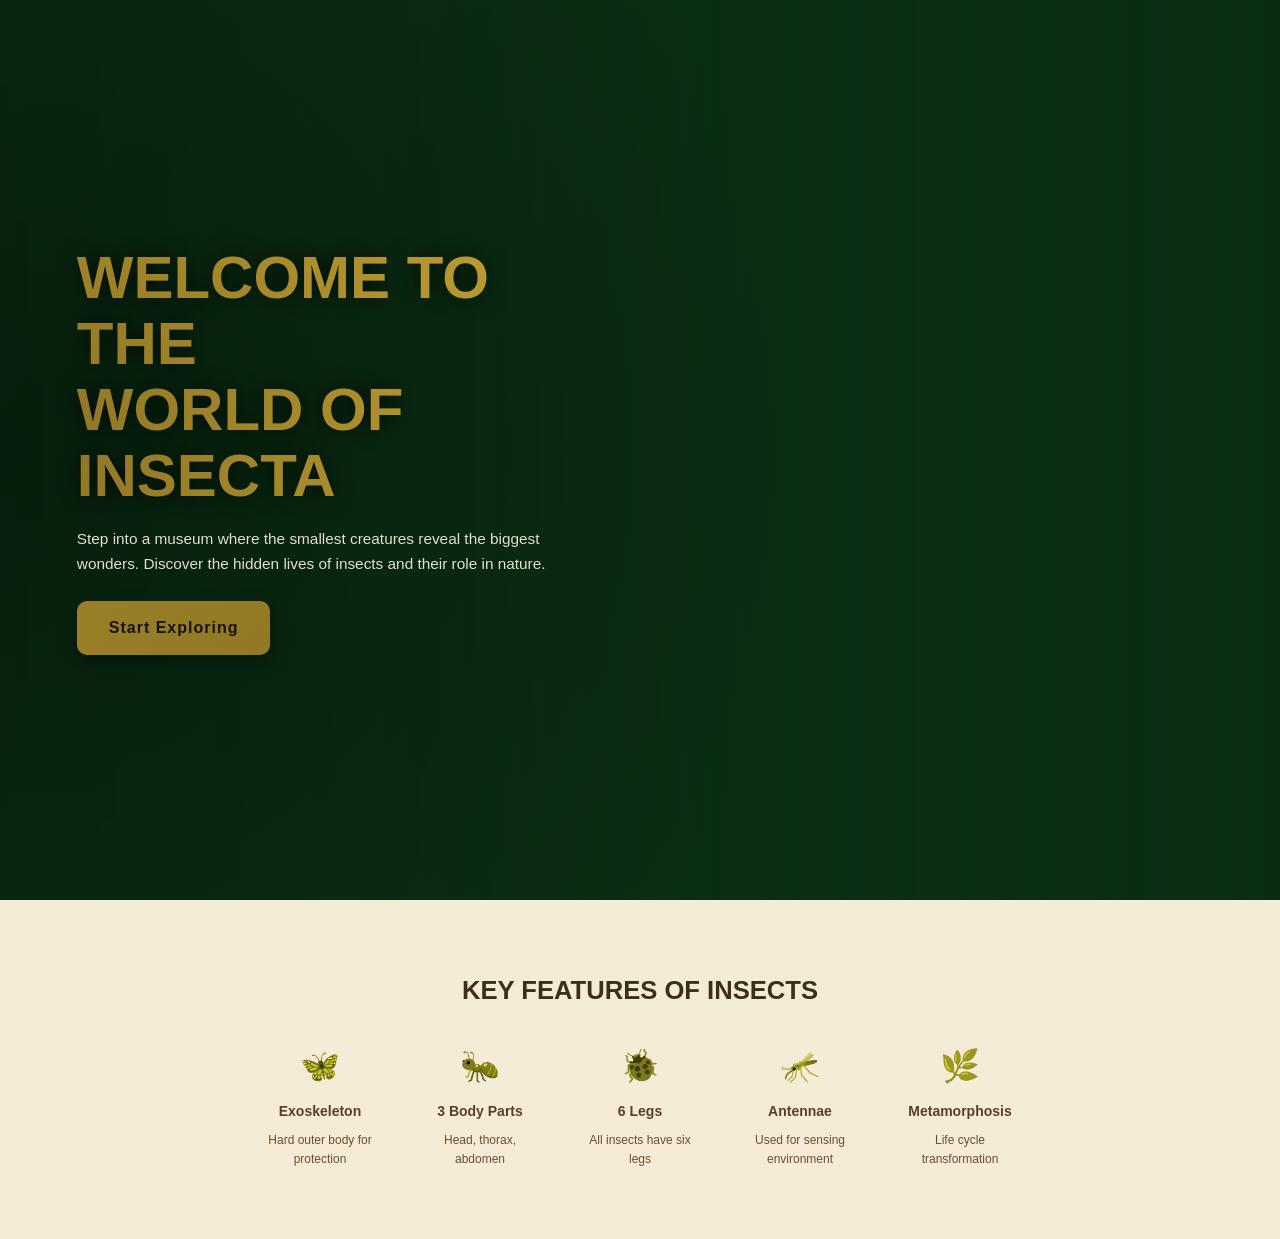
==== index.html @ 849a424a "Add files via upload" ====
<!DOCTYPE html>
<html lang="en">
<head>
  <meta charset="UTF-8">
  <title>World of Insects</title>
  <link rel="stylesheet" href="style.css">
</head>

<body>

<!-- HERO ONLY -->
<section class="hero">

  <div class="hero-content">
    <h1>
      WELCOME TO THE <br>
      WORLD OF INSECTA
    </h1>

    <p>
      Step into a museum where the smallest creatures reveal the biggest wonders.
      Discover the hidden lives of insects and their role in nature.
    </p>

    <a href="highlights.html" class="btn"> Start Exploring </a>
  </div>

</section>
<section class="museum-strip">
  <h2>KEY FEATURES OF INSECTS</h2>

  <div class="features">
    <div class="feature">
      <span>🦋</span>
      <strong>Exoskeleton</strong>
      <p>Hard outer body for protection</p>
    </div>

    <div class="feature">
      <span>🐜</span>
      <strong>3 Body Parts</strong>
      <p>Head, thorax, abdomen</p>
    </div>

    <div class="feature">
      <span>🐞</span>
      <strong>6 Legs</strong>
      <p>All insects have six legs</p>
    </div>

    <div class="feature">
      <span>🦟</span>
      <strong>Antennae</strong>
      <p>Used for sensing environment</p>
    </div>

    <div class="feature">
      <span>🌿</span>
      <strong>Metamorphosis</strong>
      <p>Life cycle transformation</p>
    </div>
  </div>
</section>

</body>
</html>
---- style.css ----
/* ===============================
   RESET + BASE
=============================== */
* {
  margin: 0;
  padding: 0;
  box-sizing: border-box;
}

body {
  font-family: 'Segoe UI', sans-serif;
  background: #0b2e13;
  color: #f8f4e3;
  line-height: 1.6;
  overflow-x: hidden;
  
  
}

/* BACKGROUND GLOW */
body::before {
  content: "";
  position: fixed;
  width: 300px;
  height: 300px;
  background: radial-gradient(circle, rgba(34,139,34,0.15), transparent);
  top: 10%;
  left: 5%;
  z-index: -1;
}


/* ===============================
   NAVBAR
=============================== */
.navbar {
  display: flex;
  justify-content: space-between;
  align-items: center;

  padding: 14px 40px;
  position: sticky;
  top: 0;
  z-index: 100;

  background: rgba(11, 46, 19, 0.85);
  backdrop-filter: blur(10px);
  border-bottom: 1px solid rgba(255,255,255,0.05);
}

.logo {
  color: #d4af37;
  font-size: 18px;
  font-weight: 700;
  display: flex;
  gap: 8px;
}

.nav-links {
  list-style: none;
  display: flex;
  gap: 40px;
}

.nav-links a {
  text-decoration: none;
  color: #f8f4e3;
  font-size: 13px;
  letter-spacing: 1px;
  position: relative;
  padding-bottom: 5px;
  transition: 0.25s;
}

.nav-links a:hover,
.nav-links a.active {
  color: #d4af37;
}

.nav-links a::after {
  content: "";
  position: absolute;
  left: 50%;
  bottom: 0;
  width: 0%;
  height: 2px;
  background: #d4af37;
  transform: translateX(-50%);
  transition: 0.25s;
}

.nav-links a:hover::after,
.nav-links a.active::after {
  width: 100%;
}

/* ===== HERO ===== */
.hero {
  min-height: 100vh;
  display: flex;
  align-items: center;
  padding: clamp(40px, 6vw, 100px);

  background:
    linear-gradient(to right,
      rgba(11,46,19,0.95) 0%,
      rgba(11,46,19,0.85) 35%,
      rgba(11,46,19,0.6) 60%,
      rgba(11,46,19,0.2) 80%,
      rgba(11,46,19,0.0) 100%
    ),
    url('images/Insects/bg.beetle.jpg') no-repeat right center/cover;
}

/* HERO CONTENT */
.hero-content {
  max-width: 520px;
  animation: fadeIn 1.2s ease;
}

.hero-content h1 {
  font-size: clamp(34px, 5vw, 60px);
  font-weight: 800;
  line-height: 1.1;
  color: #d4af37;
  text-shadow: 0 0 20px rgba(0,0,0,0.7);
}

.hero-content p {
  margin-top: 18px;
  font-size: clamp(14px, 1.2vw, 18px);
  opacity: 0.9;
}

/* ===== HERO EFFECTS ===== */
.hero::before {
  content: "";
  position: absolute;
  inset: 0;
  background: radial-gradient(circle at left, rgba(0,0,0,0.35), transparent 60%);
  pointer-events: none;
}

.hero::after {
  content: "";
  position: absolute;
  bottom: 0;
  right: 0;
  width: 250px;
  height: 250px;
  background: repeating-radial-gradient(
    circle at bottom right,
    rgba(255,255,255,0.04) 0px,
    rgba(255,255,255,0.04) 2px,
    transparent 2px,
    transparent 15px
  );
  opacity: 0.05;
  pointer-events: none;
  
}

/* ===== MUSEUM STRIP ===== */
.museum-strip {
  background: #f5ecd8;
  color: #3e2f1c;
  text-align: center;
  padding: clamp(40px, 6vw, 70px) 20px;
  
}

.museum-strip h2 {
  margin-bottom: 30px;
  font-size: clamp(20px, 2vw, 28px);
}

/* FEATURES */
.features {
  display: flex;
  justify-content: center; 
  flex-wrap: wrap;
  gap: 40px;
}

.feature {
  display: flex;
  flex-direction: column;
  align-items: center;
  gap: 8px;
  transition: 0.3s;
}

/* ICON */
.feature span {
  font-size: 32px;
  filter: sepia(1) hue-rotate(20deg) saturate(3);
}

/* TEXT */
.feature strong {
  font-size: 14px;
  color: #5a3e2b;
}

.feature p {
  font-size: 12px;
  color: #6b4f2a;
  max-width: 120px;
}

.feature:hover {
  transform: translateY(-5px);
}



/* ===============================
   EXHIBIT HEADER
=============================== */
.no-scroll-page {
  overflow: hidden;
}

.exhibit-header {
  text-align: center;
  padding: 30px 10px 10px;
  
}

.exhibit-header h1 {
  font-size: clamp(28px, 4vw, 48px);
  color: #d4af37;
}

/* ===============================
   CTA BUTTON (START EXPLORING)
=============================== */
.btn {
  display: inline-block;
  margin-top: 25px;
  padding: 14px 32px;

  background: linear-gradient(135deg, #d4af37, #b8962e);
  color: #1a1a1a;

  border-radius: 10px;
  font-weight: 700;
  letter-spacing: 1px;
  text-decoration: none;

  box-shadow: 0 6px 18px rgba(0,0,0,0.35);
  transition: all 0.3s ease;
}

.btn:hover {
  transform: translateY(-3px) scale(1.03);
  box-shadow: 0 12px 28px rgba(0,0,0,0.5);
  background: linear-gradient(135deg, #e6c65a, #c9a93c);
}

.btn:active {
  transform: scale(0.96);
}

/* ===============================
   GRID
=============================== */
.exhibit-grid {
  display: grid;
  grid-template-columns: repeat(5, 1fr);
  grid-template-rows: repeat(2, 1fr);
  gap: 16px;
  padding: 20px 50px;
  height: calc(100vh - 200px);
}

/* ===============================
   CARD (LIFT EFFECT)
=============================== */
.exhibit-card {
  height: 100%;
  min-height: 0;
  border-radius: 14px;
  background: #1b4332;
  background-size: cover;
  background-position: center;

  position: relative;
  overflow: hidden;
  cursor: pointer;

  border: 1px solid rgba(212,175,55,0.4);

  /* 🔥 base shadow (nakalapag) */
  box-shadow: 0 6px 15px rgba(0,0,0,0.3);

  /* smooth animation */
  transition: 
    transform 0.35s ease,
    box-shadow 0.35s ease,
    border-color 0.35s ease;

  animation: fadeUp 0.8s ease forwards;
  opacity: 0;
}

.exhibit-card:hover {
  transform: translateY(-12px) scale(1.02);

  
  box-shadow: 0 25px 45px rgba(0,0,0,0.6);

  border-color: #d4af37;
}

/* REMOVE shiny/glass effects */
.exhibit-card::before,
.exhibit-card::after {
  display: none;
}


/* ===============================
   LABEL (CLEAN & CLASSY)
=============================== */
.card-label {
  position: absolute;
  bottom: 0;
  left: 0;
  width: 100%;

  padding: 10px;

  font-size: 13px;
  text-align: center;
  color: #f8f4e3;

  /* 🔥 solid museum tag */
  background: rgba(11, 46, 19, 0.85);

  border-top: 1px solid rgba(212,175,55,0.3);
}

/* ===============================
   MODAL (WOODY / MUSEUM STYLE)
=============================== */
.modal-overlay {
  position: fixed;
  inset: 0;
  z-index: 9999;

  display: flex;
  justify-content: center;
  align-items: center;

  background: rgba(0,0,0,0.55);

  opacity: 0;
  pointer-events: none;
  transition: 0.3s;
}

.modal-overlay.active {
  opacity: 1;
  pointer-events: all;
  backdrop-filter: blur(6px);
}

/* CARD */
.modal-card {
  width: 380px;
  max-width: 90%;

  border-radius: 18px;
  overflow: hidden;

  /* 🔥 WOODY COLOR */
  background: #f3eadc; /* off-white brown */
  color: #2e2a26;

  box-shadow: 0 25px 60px rgba(0,0,0,0.6);

  transform: translateY(50px) scale(0.95);
  opacity: 0;
  transition: 0.35s ease;
}

.modal-overlay.active .modal-card {
  transform: translateY(0) scale(1);
  opacity: 1;
}

/* HEADER (TITLE ABOVE IMAGE) */
.modal-header {
  padding: 18px 20px 10px;
  text-align: center;
}

.modal-header h2 {
  font-size: 22px;
  font-weight: 700;
  color: #2b2115;
}

.modal-header .latin-name {
  font-size: 13px;
  color: #7a5c3a;
  font-style: italic;
}

/* IMAGE */
.modal-card img {
  width: 300px;      /* size ng square */
  height: 200px;     /* same = square */
  object-fit: cover; /* 🔥 important para hindi ma-stretch */

  display: block;
  margin: 0 auto 15px;

  border-radius: 12px;

  box-shadow: 0 8px 20px rgba(0,0,0,0.3);
}
/* CONTENT */
.modal-body {
  padding: 18px 22px;
}

/* INFO ROW STYLE (lion style) */
.info {
  display: flex;
  flex-direction: column;
  gap: 12px;
}

.info p {
  font-size: 14px;
  line-height: 1.4;
}

.info strong {
  display: block;
  font-size: 13px;
  color: #5a4328;
  margin-bottom: 2px;
}

.back-btn {
  position: absolute;
  top: 25px;
  left: 25px;

  width: 48px;
  height: 48px;

  display: flex;
  align-items: center;
  justify-content: center;

  font-size: 22px;
  color: #fff;

  background: rgba(255,255,255,0.15); /* 🔥 glass effect */
  border-radius: 50%;

  backdrop-filter: blur(8px);
  -webkit-backdrop-filter: blur(8px);

  cursor: pointer;
  z-index: 10000;

  transition: all 0.25s ease;
}

.back-btn:hover {
  transform: scale(1.1);
  background: rgba(255,255,255,0.25);
}


/* ===============================
   ANIMATIONS
=============================== */
@keyframes fadeUp {
  from {
    opacity: 0;
    transform: translateY(30px);
  }
  to {
    opacity: 1;
    transform: translateY(0);
  }
}

@keyframes fadeIn {
  from {
    opacity: 0;
    transform: translateY(25px);
  }
  to {
    opacity: 1;
    transform: translateY(0);
  }
}

/* ===============================
   RESPONSIVE
=============================== */
@media (max-width: 900px) {
  .exhibit-grid {
    grid-template-columns: repeat(2, 1fr);
    height: auto;
  }
}

@media (max-width: 600px) {
  .nav-links {
    display: none;
  }

  .exhibit-grid {
    grid-template-columns: 1fr;
  }
}

/* 🔥 CENTERED CONTENT (KEY FIX) */
.modal-content {
  width: 260px;           /* 👉 control size here */
  margin: 0 auto;         /* 👉 center horizontally */
}

/* IMAGE */
.modal-image img {
  width: 100%;
  aspect-ratio: 1 / 1;    /* 👉 square */
  object-fit: cover;
  border-radius: 12px;
}

/* INFO GRID */
.modal-info {
  width: 100%;
  display: flex;
  flex-direction: column;
  gap: 10px;
  margin-top: 12px;
}

.info-box {
  display: grid;
  grid-template-columns: 24px 100px 1fr;
  align-items: start;
  gap: 10px;
}

.info-box h4 {
  grid-column: 1 / 3;
  display: flex;
  align-items: center;
  gap: 6px;

  font-size: 13px;
  color: #3e2f1c;
}

.info-box p {
  grid-column: 3;
  font-size: 12px;
  color: #6b5a45;
  line-height: 1.5;
}

.icon {
  display: inline-flex;
  align-items: center;
  justify-content: center;

  width: 18px;
  height: 18px;

  margin-right: 6px;
}

/* SVG style */
.icon svg {
  width: 100%;
  height: 100%;

  fill: none;
  stroke: #2d6a4f; /* 🔥 dark green */
  stroke-width: 2;
  stroke-linecap: round;
  stroke-linejoin: round;
}

/* ===============================
   TRIVIA PAGE (INSECTS)
=============================== */

.no-scroll-page {
  overflow: hidden;
}

.trivia-page {
  display: grid;
  grid-template-columns: 1.2fr 1fr;
  gap: 40px;
  padding: 60px;
  position: relative;
}

/* LEFT */
.trivia-title {
  font-size: clamp(36px, 5vw, 56px);
  font-weight: 800;
  color: #d4af37;
  animation: fadeIn 1s ease;
}

.trivia-sub {
  color: #f8f4e3; 
  margin-bottom: 25px;
  letter-spacing: 1px;
}

/* LIST */
.trivia-list {
  display: flex;
  flex-direction: column;
  gap: 15px;
}

/* ===============================
   TRIVIA CARD (EXPANDABLE)
=============================== */
.trivia-card {
  border-radius: 12px;
  border: 1px solid rgba(212,175,55,0.3);
  background: rgba(11, 46, 19, 0.6);
  overflow: hidden;
  cursor: pointer;

   transition: 
    transform 0.35s cubic-bezier(0.22, 1, 0.36, 1),
    box-shadow 0.35s ease,
    border-color 0.3s ease;
  animation: fadeUp 0.6s ease forwards;
  opacity: 1;
}

/* stagger animation */
.trivia-card:nth-child(1) { animation-delay: 0.1s; }
.trivia-card:nth-child(2) { animation-delay: 0.2s; }
.trivia-card:nth-child(3) { animation-delay: 0.3s; }
.trivia-card:nth-child(4) { animation-delay: 0.4s; }

.trivia-card:hover {
  transform: translateY(-8px) scale(1.02) rotateX(2deg);
  border-color: #d4af37;
  box-shadow:
    0 25px 50px rgba(0,0,0,0.55),
    0 0 15px rgba(212,175,55,0.2);
}

/* HEADER */
.trivia-header {
  display: flex;
  align-items: center;
  gap: 10px;
  padding: 15px 18px;
}

.trivia-header .icon {
  font-size: 20px;
  transition: transform 0.3s ease;
}

.trivia-header p {
  flex: 1;
  font-size: 14px;
}

/* ARROW */
.trivia-header .arrow {
  color: #d4af37;
  transition: transform 0.3s ease;
  transform: translateY(-2px) scale(1.1);
}

.trivia-card.active .arrow {
  transform: rotate(-90deg)
}

/* CONTENT */
.trivia-content {
  max-height: 0;
  overflow: hidden;
  padding: 0 18px;
  font-size: 13px;
  color: #e6e0cf;
  transition: max-height 0.4s ease, padding 0.3s ease;
}

.trivia-card.active .trivia-content {
  max-height: 200px;
  padding: 10px 18px 15px;
}

/* ===============================
   RIGHT SIDE PANELS (FINAL LOOK)
=============================== */
.trivia-right {
  display: flex;
  flex-direction: column;
  gap: 24px; /* 🔥 better spacing */
}

/* BASE PANEL STYLE */
.info-panel {
  background: linear-gradient(145deg, #ffffff, #f6f6f6);
  color: #111;

  padding: 24px 26px;
  border-radius: 20px;

  box-shadow: 
    0 15px 35px rgba(0,0,0,0.35),
    0 5px 10px rgba(0,0,0,0.2),
    inset 0 0 0 1px rgba(0,0,0,0.06);

  backdrop-filter: blur(4px); /* 🔥 subtle glass feel */
}

/* TITLE STYLE */
.info-panel h3 {
  font-size: 16px;
  margin-bottom: 10px;
  letter-spacing: 0.5px;
}

/* TEXT */
.info-panel p {
  font-size: 14px;
  line-height: 1.6;
}

/* ===============================
   TOP PANEL (BIG - ANSWER)
=============================== */
.answer-panel {
  min-height: 300px;
  transition: 0.3s;
  animation: fadeUp 0.6s ease forwards;
  opacity: 1;
}

.answer-panel h3 {
  font-size: 30px;
  font-weight: 700;
  transition: 0.3s;
  animation: fadeUp 0.6s ease forwards;
  opacity: 1;
  
}

.auto-panel h3 {
  font-size: 14px;
  
  transition: 0.3s;
  animation: fadeUp 0.6s ease forwards;
  opacity: 1;
}

/* ===============================
   BOTTOM PANEL (SMALL - AUTO)
=============================== */
.auto-panel {
  min-height: 160px;
  font-size: 100px;
  transition: 0.3s;
  animation: fadeUp 0.6s ease forwards;
  opacity: 1;
}

/* INFO PANEL */ 

.info-panel::before {
  content: "";
  position: absolute;
  left: 0;
  top: 20px;
  bottom: 20px;
  width: 4px;
  background: #d4af37;
  border-radius: 2px;
}

.info-panel {
  position: relative;
}


/* ===============================
   HOVER EFFECT (SUBTLE)
=============================== */
.info-panel:hover {
  transform: translateY(-3px);
  box-shadow: 
    0 14px 30px rgba(0,0,0,0.3),
    inset 0 0 0 1px rgba(0,0,0,0.05);
}

/* TEXT ANIMATION */
#info-text,
#auto-text {
  transition: opacity 0.3s ease;
}

/* ===============================
   BACKGROUND DECOR
=============================== */
.trivia-page::after {
  content: "";
  position: absolute;
  bottom: 0;
  width: 100%;
  height: 150px;
  background: linear-gradient(
    to top,
    #0b2e13,
    rgba(11,46,19,0.6),
    transparent
  );
  pointer-events: none;
}

/* ===============================
   FLOATING INSECTS
=============================== */
.floating-insects {
  position: absolute;
  inset: 0;
  pointer-events: none;
  z-index: 1;
  
}

.bug {
  position: absolute;
  font-size: 22px;
  opacity: 100;
  animation: floatBug linear infinite;
}

.b1 { left: 5%;   bottom: -30px; animation-duration: 17s; animation-delay: 0s;   transform: rotate(10deg); }
.b2 { left: 18%;  bottom: -70px; animation-duration: 24s; animation-delay: 3s;   transform: rotate(-15deg); }
.b3 { left: 33%;  bottom: -45px; animation-duration: 19s; animation-delay: 1s;   transform: rotate(25deg); }
.b4 { left: 47%;  bottom: -80px; animation-duration: 26s; animation-delay: 5s;   transform: rotate(-5deg); }
.b5 { left: 62%;  bottom: -35px; animation-duration: 18s; animation-delay: 2s;   transform: rotate(40deg); }
.b6 { left: 78%;  bottom: -60px; animation-duration: 22s; animation-delay: 4s;   transform: rotate(-30deg); }
.b7 { left: 88%;  bottom: -25px; animation-duration: 16s; animation-delay: 6s;   transform: rotate(15deg); }
.b8 { left: 95%;  bottom: -50px; animation-duration: 23s; animation-delay: 1.5s; transform: rotate(-20deg); }


@keyframes floatBug {
  0% { transform: translateY(0) translateX(0) rotate(0deg); opacity: 50; }
  50% { transform: translateY(-300px) translateX(20px) rotate(10deg); opacity: 50; }
  100% { transform: translateY(-600px) translateX(-30px) rotate(-10deg); opacity: 50; }
}

/* ===============================
   LAYER FIX
=============================== */
.trivia-left,
.trivia-right {
  position: relative;
  padding-top: 10px;
  z-index: 2;
}

/* ===============================
   RESPONSIVE
=============================== */
@media (max-width: 900px) {
  .trivia-page {
    grid-template-columns: 1fr;
  }
}

  /* ===============================
   GAMES PAGE BACKGROUND (SCOPED)
================================= */
.games-bg {
  margin: 0;

  background:
    linear-gradient(rgba(0,0,0,0.6), rgba(0,0,0,0.7)),
    url('images/bf-forest.jpg') center/cover no-repeat;

  min-height: 100vh;
}

/* ANIMATED FOREST EFFECT */
.games-bg::before {
  content: "";
  position: fixed;
  inset: 0;

  background: url("images/bg-forest.jpg");
  opacity: 0.05;

  animation: moveBg 40s linear infinite;
  pointer-events: none;
  z-index: -1;
}



@keyframes moveBg {
  0% { transform: translate(0, 0); }
  100% { transform: translate(-200px, -200px); }
}

@keyframes sparkle {
  0% { transform: translateY(0); }
  100% { transform: translateY(-200px); }
}


/* ===============================
   GAMES PAGE
================================= */
.games-page {
  text-align: center;
  padding: 50px;
  color: #f8f4e3;
}

.games-title {
  font-size: 48px;
  color: #d4af37;
}

.games-sub {
  margin-bottom: 40px;
  color: #e6d8b5;
}

/* GRID */
.games-grid {
  display: flex;
  justify-content: center;
  gap: 30px;
  flex-wrap: wrap;
}

/* GAME CARD */
.game-card {
  width: 280px;
  padding: 20px;
  border-radius: 18px;
  background: linear-gradient(145deg, #e6d3a3, #c9a66b);
  color: #2b2115;
  box-shadow: 0 10px 30px rgba(0,0,0,0.4);
  transition: all 0.3s ease;
}

.game-card img {
  width: 100%;
  height: 150px;
  object-fit: cover;
  border-radius: 12px;
  margin-bottom: 15px;
}

.game-card h3 {
  margin-bottom: 10px;
  font-size: 18px;
}

.game-card p {
  font-size: 14px;
  margin-bottom: 15px;
}

.play-btn {
  padding: 10px 20px;
  border: none;
  background: #2b5d34;
  color: #fff;
  border-radius: 8px;
  cursor: pointer;
  transition: 0.2s;
}

.play-btn:hover {
  background: #3a7a45;
  transform: scale(1.05);
}

.game-card:hover {
  transform: translateY(-10px) scale(1.03);
  box-shadow: 0 20px 40px rgba(0,0,0,0.6);
}


/* ===============================
   GAME SCREEN (OVERLAY)
================================= */
#game-screen {
  position: fixed;
  inset: 0;
  z-index: 9999;

  display: none;

  justify-content: center;
  align-items: center;

  background:
    linear-gradient(rgba(0,0,0,0.6), rgba(0,0,0,0.7)),
    url('images/bf-forest.jpg') center/cover no-repeat;

  overflow: hidden;
}

/* SHOW GAME */
#game-screen.active {
  display: flex;
}


/* ===============================
   GAME UI (READY NA)
================================= */
.start-panel {
  text-align: center;
  max-width: 500px;
  color: #f8f4e3;
}

.start-panel h1 {
  font-size: 42px;
  margin-bottom: 10px;
}

.game-desc {
  font-size: 14px;
  opacity: 0.9;
  margin-bottom: 25px;
}

.difficulty-select {
  display: flex;
  justify-content: center;
  gap: 12px;
  margin-bottom: 20px;
}

.diff-btn {
  padding: 10px 18px;
  border-radius: 8px;
  border: 1px solid #d4af37;
  background: transparent;
  color: #d4af37;
  cursor: pointer;
  transition: 0.2s;
}

.diff-btn:hover,
.diff-btn.active {
  background: #d4af37;
  color: #1a1a1a;
}

.start-btn {
  padding: 14px 30px;
  border-radius: 10px;
  background: #d4af37;
  border: none;
  font-weight: bold;
  cursor: pointer;
}

.topbar {
  position: absolute;
  top: 0;
  left: 0;
  width: 100%;

  display: flex;
  justify-content: space-between;
  align-items: center;

  padding: 15px 30px;
  color: #fff;

  z-index: 10;
}

.left-ui,
.center-ui,
.right-ui {
  flex: 1;
  text-align: center;
  font-size: 1.2rem;
  font-weight: bold;
}

.left-ui { text-align: left; }
.right-ui { text-align: right; }

#game-area {
  position: relative;
  width: 100%;
  height: calc(100vh - 60px);
  cursor: crosshair;
}

.insect {
  position: absolute;
  font-size: 28px;
  cursor: pointer;
  user-select: none;
  transition: transform 0.2s;
}

.insect:hover {
  transform: scale(1.2);
}

.firefly {
  position: fixed;
  width: 6px;
  height: 6px;
  background: #fff8a6;
  border-radius: 50%;
  box-shadow: 0 0 10px #fff8a6;
  pointer-events: none;
  animation: floatFirefly linear infinite;
}

@keyframes floatFirefly {
  0% {
    transform: translate(0, 0);
    opacity: 0;
  }
  50% {
    opacity: 1;
  }
  100% {
    transform: translate(-200px, -300px);
    opacity: 0;
  }
}

/* ===============================
   GAME UI FOR CATCH THE INSECT 
================================= */

.game-ui {
  width: 100%;
  height: 100%;
  position: relative;
}

.close-btn {
  position: absolute;
  top: 15px;
  right: 20px;
  

  width: 40px;
  height: 40px;

  background: #d4af37;
  border: none;
  border-radius: 50%;

  display: flex;
  align-items: center;
  justify-content: center;

  font-size: 18px;
  cursor: pointer;

  z-index: 1000;
}


#combo {
  color: #ffcc00;
  text-shadow: 0 0 8px #ffcc00;
}

.topbar {
  display: flex;
  justify-content: space-between;
  padding: 20px 80px 20px 40px; 
  color: #fff;
  font-size: 18px;
}

#game-area {
  position: relative;
  width: 100%;
  height: calc(100vh - 80px);
}

.insect {
  position: absolute;
  font-size: 32px;
  cursor: pointer;
  user-select: none;
  transition: transform 0.1s;
}

.insect:hover {
  transform: scale(1.3);
}


/* ===============================
   MENU PANEL
================================= */
.menu-panel {
  background: linear-gradient(145deg, #e6d3a3, #c9a66b);
  padding: 35px;
  border-radius: 20px;
  width: 500px;
  text-align: center;
  color: #2b2115;
  position: relative;
}

.menu-panel h1 {
  font-size: 2.5rem; /* malaki na title */
  margin-bottom: 12px;
}

.menu-panel .desc {
  font-size: 1.2rem;
  margin-bottom: 18px;
  line-height: 1.6;
}

.mechanics {
  text-align: left;
  font-size: 1.2rem; /* malaking upgrade */
  margin-bottom: 18px;
  line-height: 1.7;
}

.mechanics h2 {
  font-size: 1.5rem;
  margin-bottom: 10px;
}

.mechanics b {
  font-size: 1.3rem;
}

.high-score {
  font-size: 1.3rem;
}

.diff-btn {
  margin: 5px;
  padding: 10px 15px;
  border: none;
  background: #2b5d34;
  color: #fff;
  border-radius: 8px;
  cursor: pointer;
}

/* ===============================
   QUIZ PANEL
================================= */
.quiz-panel {
  background: linear-gradient(145deg, #e6d3a3, #c9a66b);
  padding: 35px;
  border-radius: 20px;
  width: 500px;
  text-align: center;
  color: #2b2115;
  position: relative;
}

/* QUESTION */
#quiz-question {
  margin-top: 10px;
  padding-right: 50px; /* space para sa X */
}

/* CHOICES */
.quiz-btn {
  display: block;
  width: 100%;
  margin: 12px 0;
  padding: 14px;
  border-radius: 10px;
  border: none;
  background: #2b5d34;
  color: white;
  cursor: pointer;
  font-size: 1.15rem;
  transition: all 0.2s ease;
}

.quiz-btn:hover {
  background: #3a7a45;
  transform: scale(1.03);
}

/* ✅ CORRECT */
.quiz-btn.correct {
  background: #4caf50;
  transform: scale(1.05);
  box-shadow: 0 0 10px #4caf50;
}

/* ❌ WRONG */
.quiz-btn.wrong {
  background: #c0392b;
  animation: shake 0.3s;
}

/* FEEDBACK TEXT */
.quiz-feedback {
  margin-top: 15px;
  font-size: 1.3rem;
  font-weight: bold;
}

/* SCORE */
.quiz-score {
  margin-top: 10px;
  font-size: 1.2rem;
}

/* SHAKE ANIMATION */
@keyframes shake {
  0% { transform: translateX(0); }
  25% { transform: translateX(-6px); }
  50% { transform: translateX(6px); }
  75% { transform: translateX(-6px); }
  100% { transform: translateX(0); }
}

/* Certicate completion */ 

.certificate-popup {
  position: fixed;
  inset: 0;
  background: rgba(0,0,0,0.75);
  display: flex;
  justify-content: center;
  align-items: center;
  z-index: 9999;
}

/* CARD */
.cert-box {
  background: linear-gradient(145deg, #e6d3a3, #c9a66b);
  padding: 40px;
  border-radius: 20px;
  text-align: center;
  color: #2b2115;
  max-width: 420px;

  animation: popIn 0.5s ease;
}

/* TITLE */
.cert-title {
  font-size: 2rem;
  margin-bottom: 10px;
}

/* SUBTEXT */
.cert-sub {
  font-size: 1rem;
  margin-bottom: 20px;
}

/* BADGE ICON */
.cert-badge {
  font-size: 60px;
  margin: 15px 0;

  animation: bounce 1s infinite alternate;
}

/* BUTTON */
.cert-btn {
  padding: 12px 20px;
  border: none;
  background: #2b5d34;
  color: #fff;
  border-radius: 10px;
  cursor: pointer;
}

/* ANIMATIONS */
@keyframes popIn {
  from {
    transform: scale(0.6);
    opacity: 0;
  }
  to {
    transform: scale(1);
    opacity: 1;
  }
}

@keyframes bounce {
  from { transform: translateY(0); }
  to { transform: translateY(-10px); }
}

/* CONFETTI */
.confetti {
  position: fixed;
  width: 6px;
  height: 10px;
  background: red;
  animation: fall linear forwards;
}


.confetti:nth-child(2n) { background: yellow; }
.confetti:nth-child(3n) { background: blue; }
.confetti:nth-child(4n) { background: green; }

@keyframes fall {
  to {
    transform: translateY(100vh) rotate(360deg);
    opacity: 0;
  }
}

.award-prompt {
  position: fixed;
  inset: 0;
  background: rgba(0,0,0,0.6);

  display: flex;
  justify-content: center;
  align-items: center;

  z-index: 9999;
}

.award-box {
  background: #f8f4e3;
  padding: 30px;
  border-radius: 15px;
  text-align: center;
  color: #2b2115;

  animation: fadeIn 0.4s ease;
}

.award-box button {
  margin-top: 15px;
  padding: 10px 18px;
  border: none;
  background: #2b5d34;
  color: #fff;
  border-radius: 8px;
  cursor: pointer;
}

.award-box button:hover {
  background: #3a7a45;
}

/* BUTTON GROUP */
.menu-actions {
  margin-top: 20px;
  display: flex;
  justify-content: center;
  gap: 12px;
}

/* SECONDARY BUTTON */
.secondary-btn {
  padding: 10px 18px;
  border: none;
  background: #777;
  color: #fff;
  border-radius: 8px;
  cursor: pointer;
}

.secondary-btn:hover {
  background: #555;
}
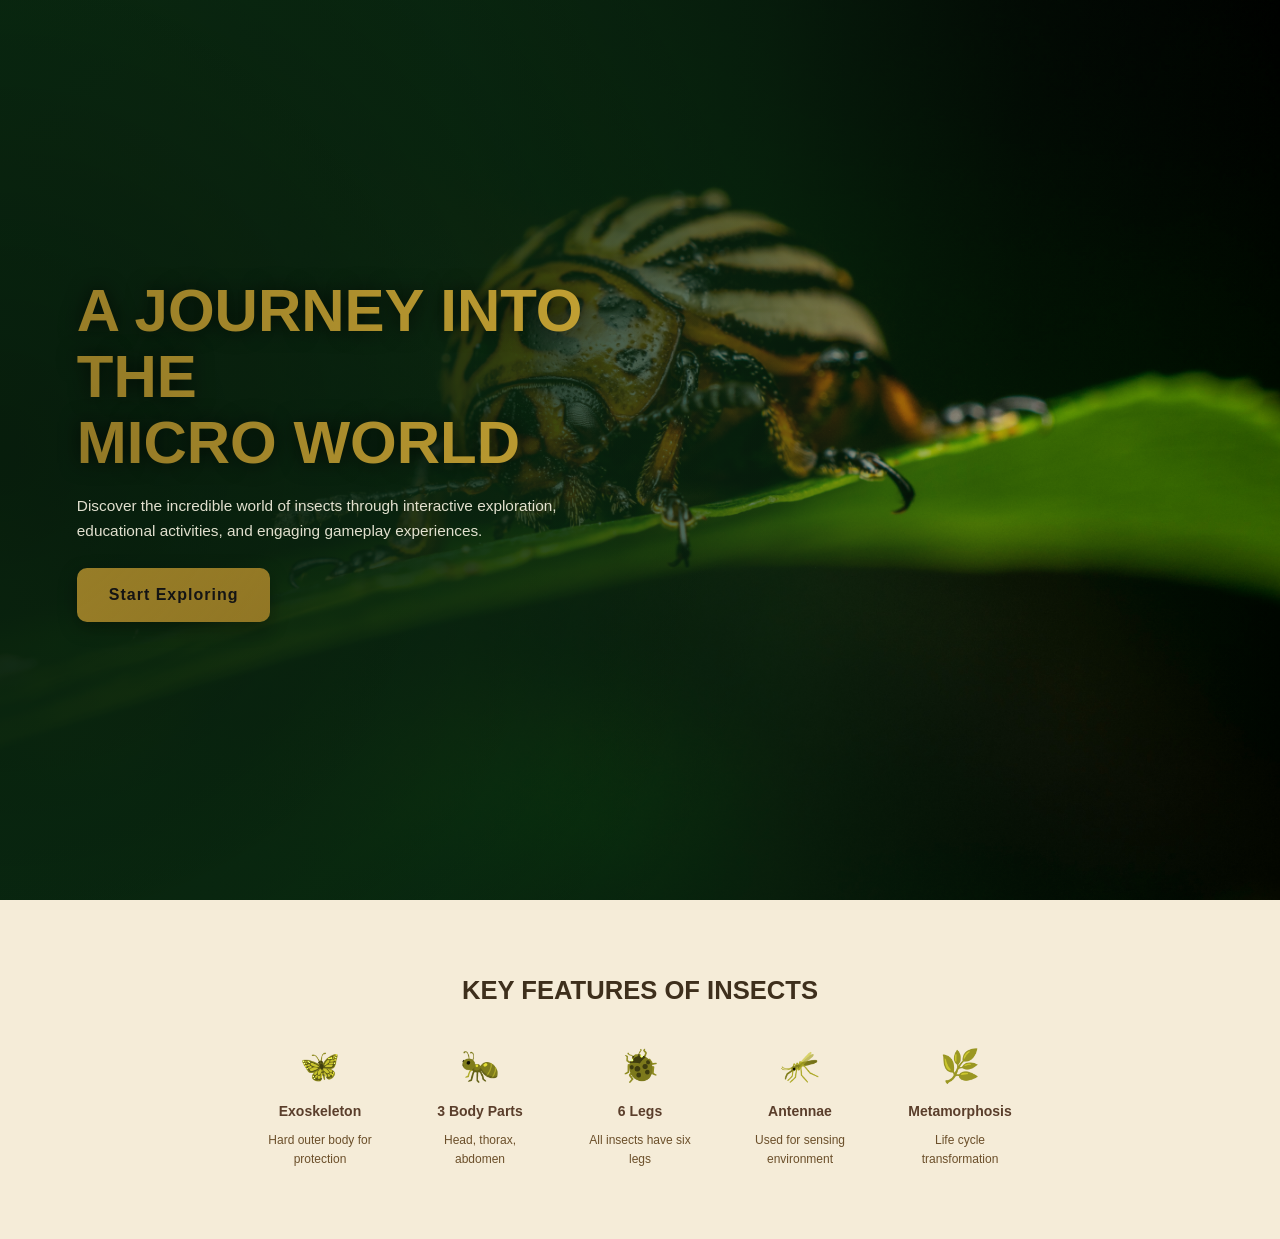
==== commit 5df43f5e: "Update index.html" ====
--- a/index.html
+++ b/index.html
@@ -13,13 +13,13 @@
 
   <div class="hero-content">
     <h1>
-      WELCOME TO THE <br>
-      WORLD OF INSECTA
+      A JOURNEY INTO THE <br>
+      MICRO WORLD
     </h1>
 
     <p>
-      Step into a museum where the smallest creatures reveal the biggest wonders.
-      Discover the hidden lives of insects and their role in nature.
+      Discover the incredible world of insects through interactive exploration,
+      educational activities, and engaging gameplay experiences.
     </p>
 
     <a href="highlights.html" class="btn"> Start Exploring </a>
@@ -63,4 +63,4 @@
 </section>
 
 </body>
-</html>+</html>
--- a/style.css
+++ b/style.css
@@ -109,7 +109,7 @@
       rgba(11,46,19,0.2) 80%,
       rgba(11,46,19,0.0) 100%
     ),
-    url('images/Insects/bg.beetle.jpg') no-repeat right center/cover;
+    url('images/bg.beetle.jpg') no-repeat right center/cover;
 }
 
 /* HERO CONTENT */
